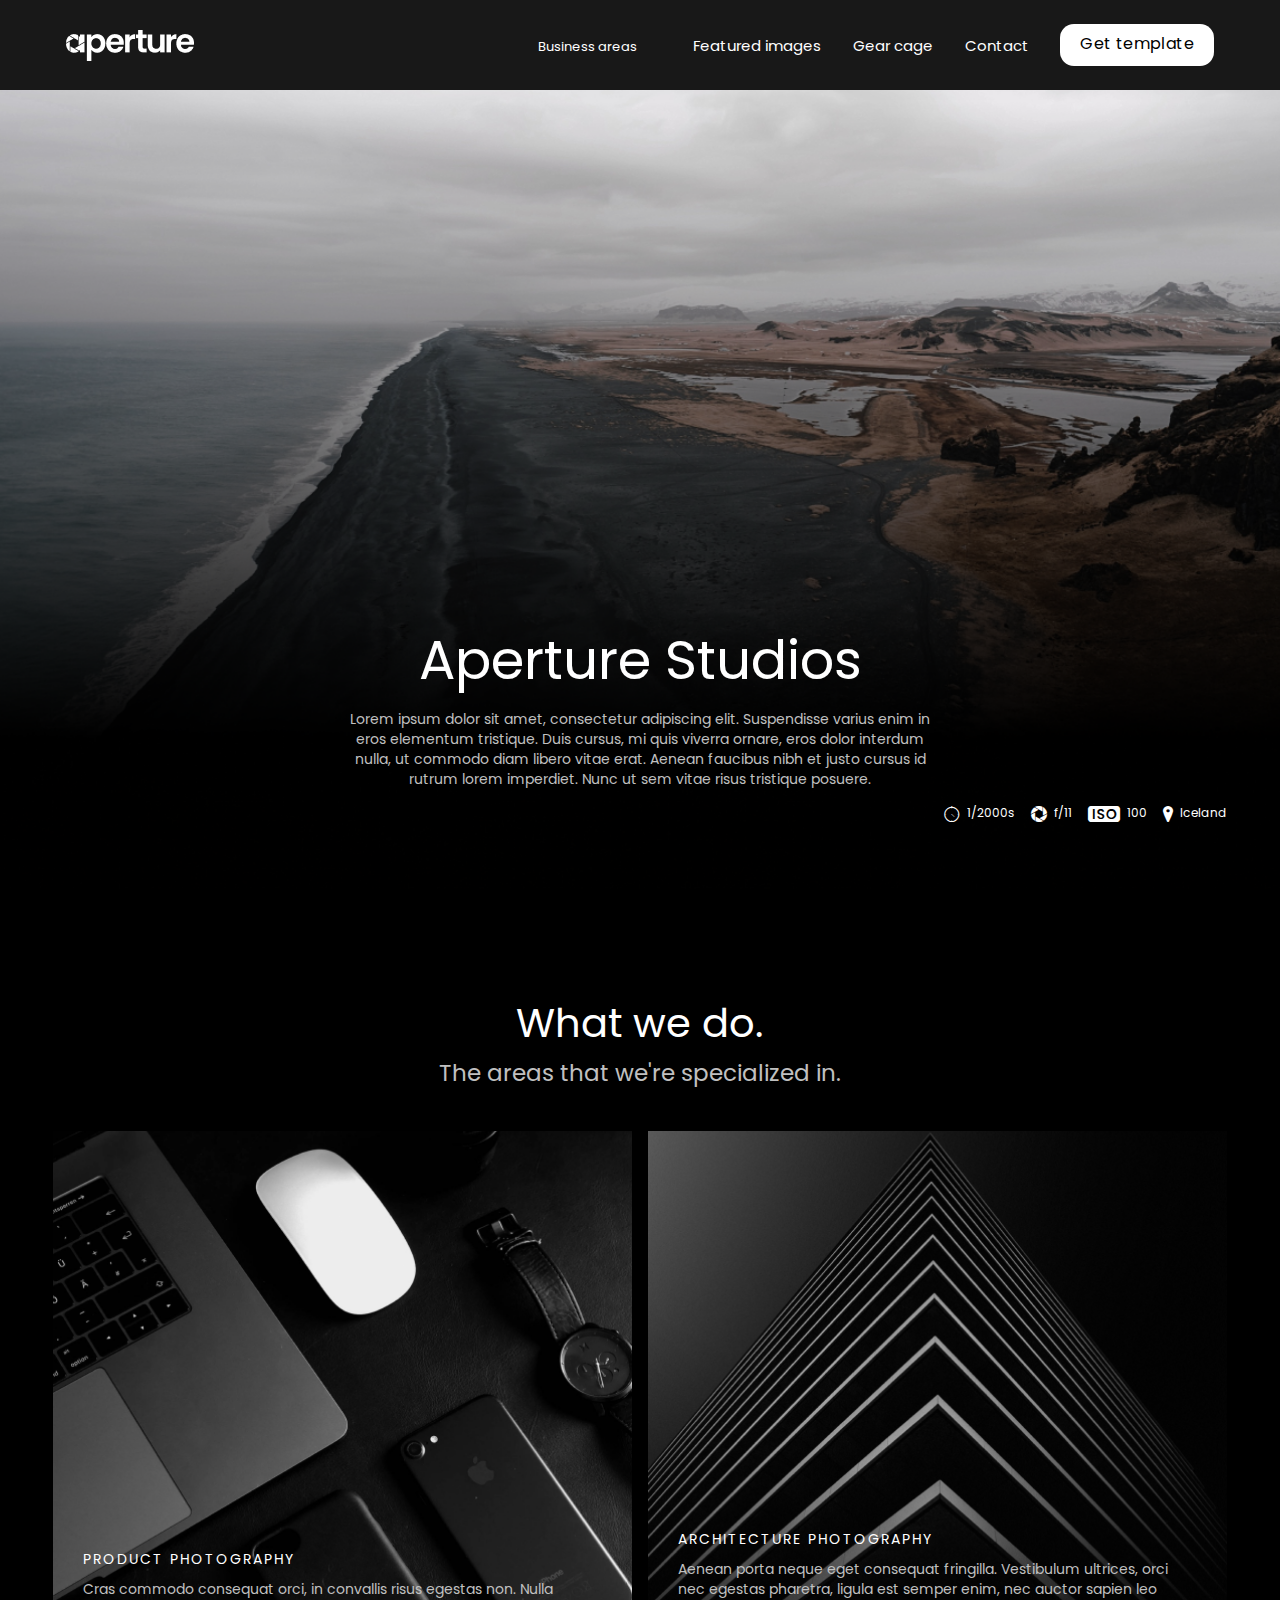
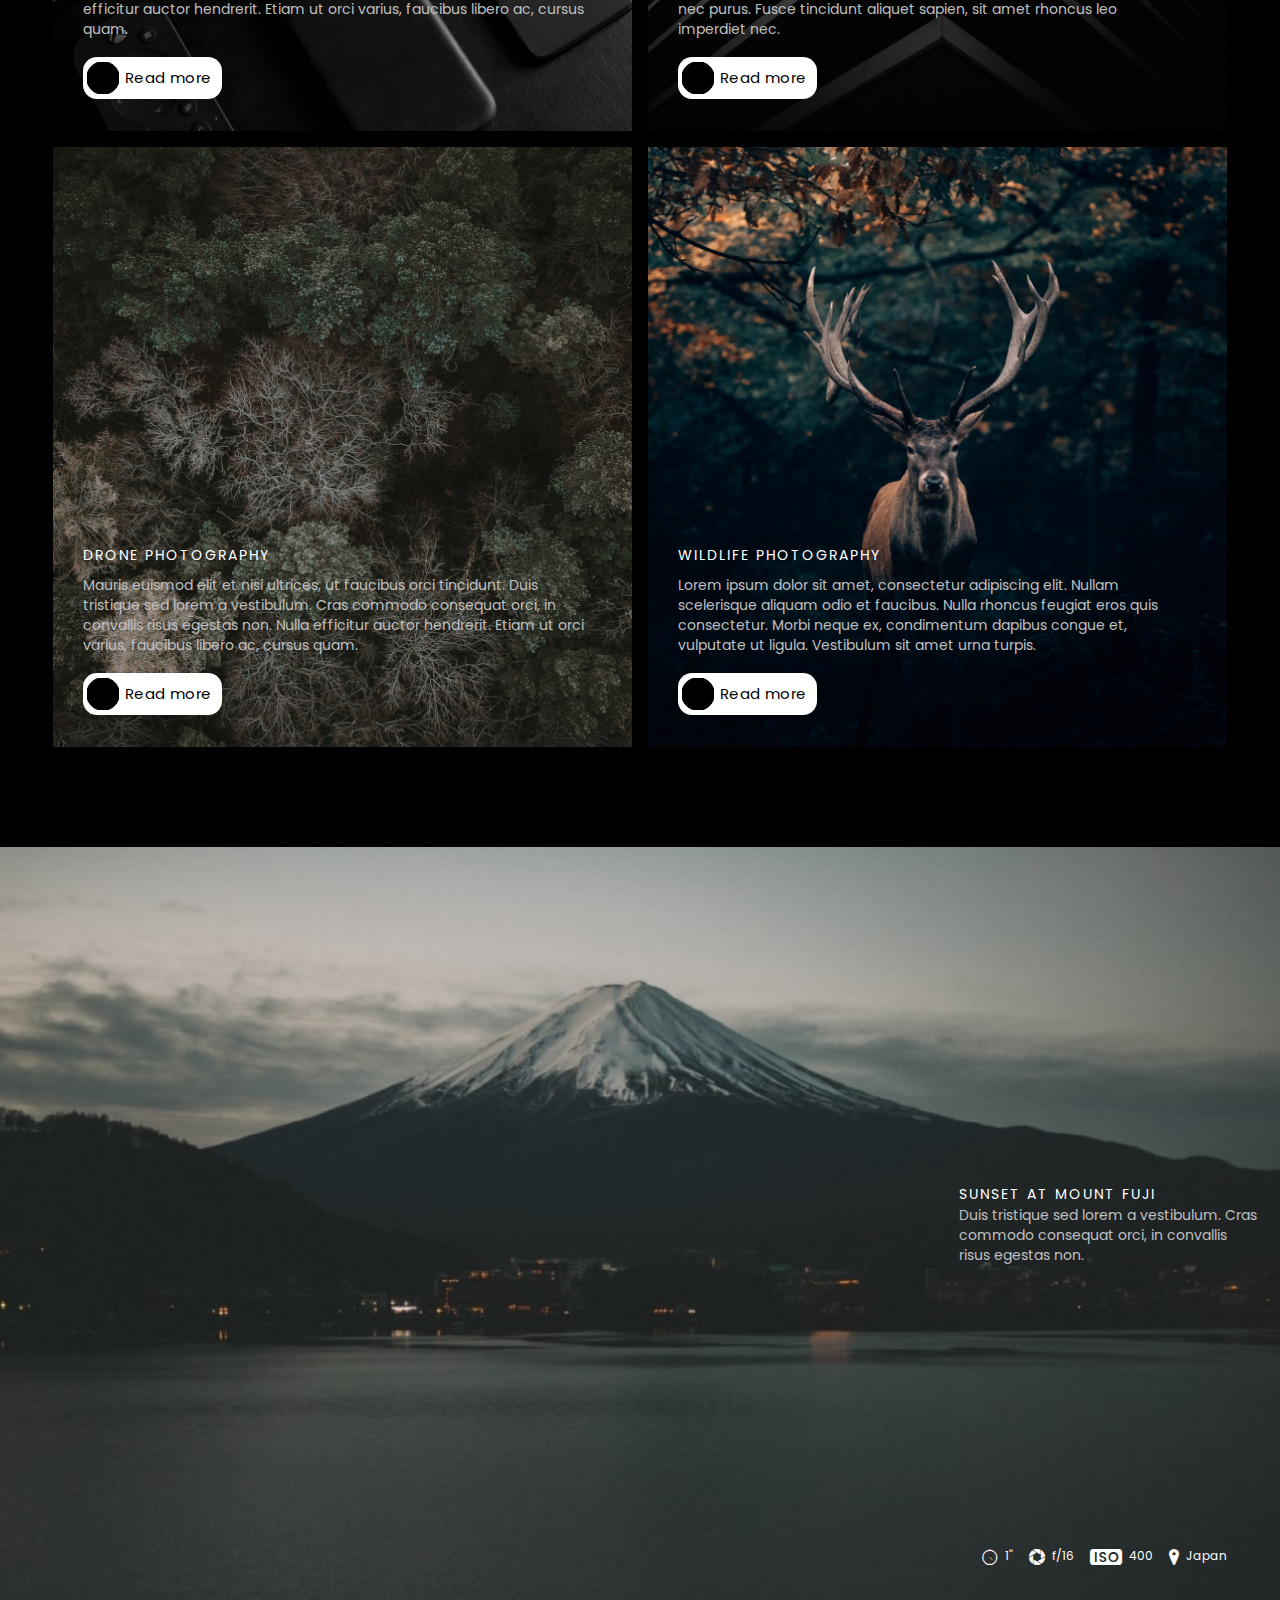
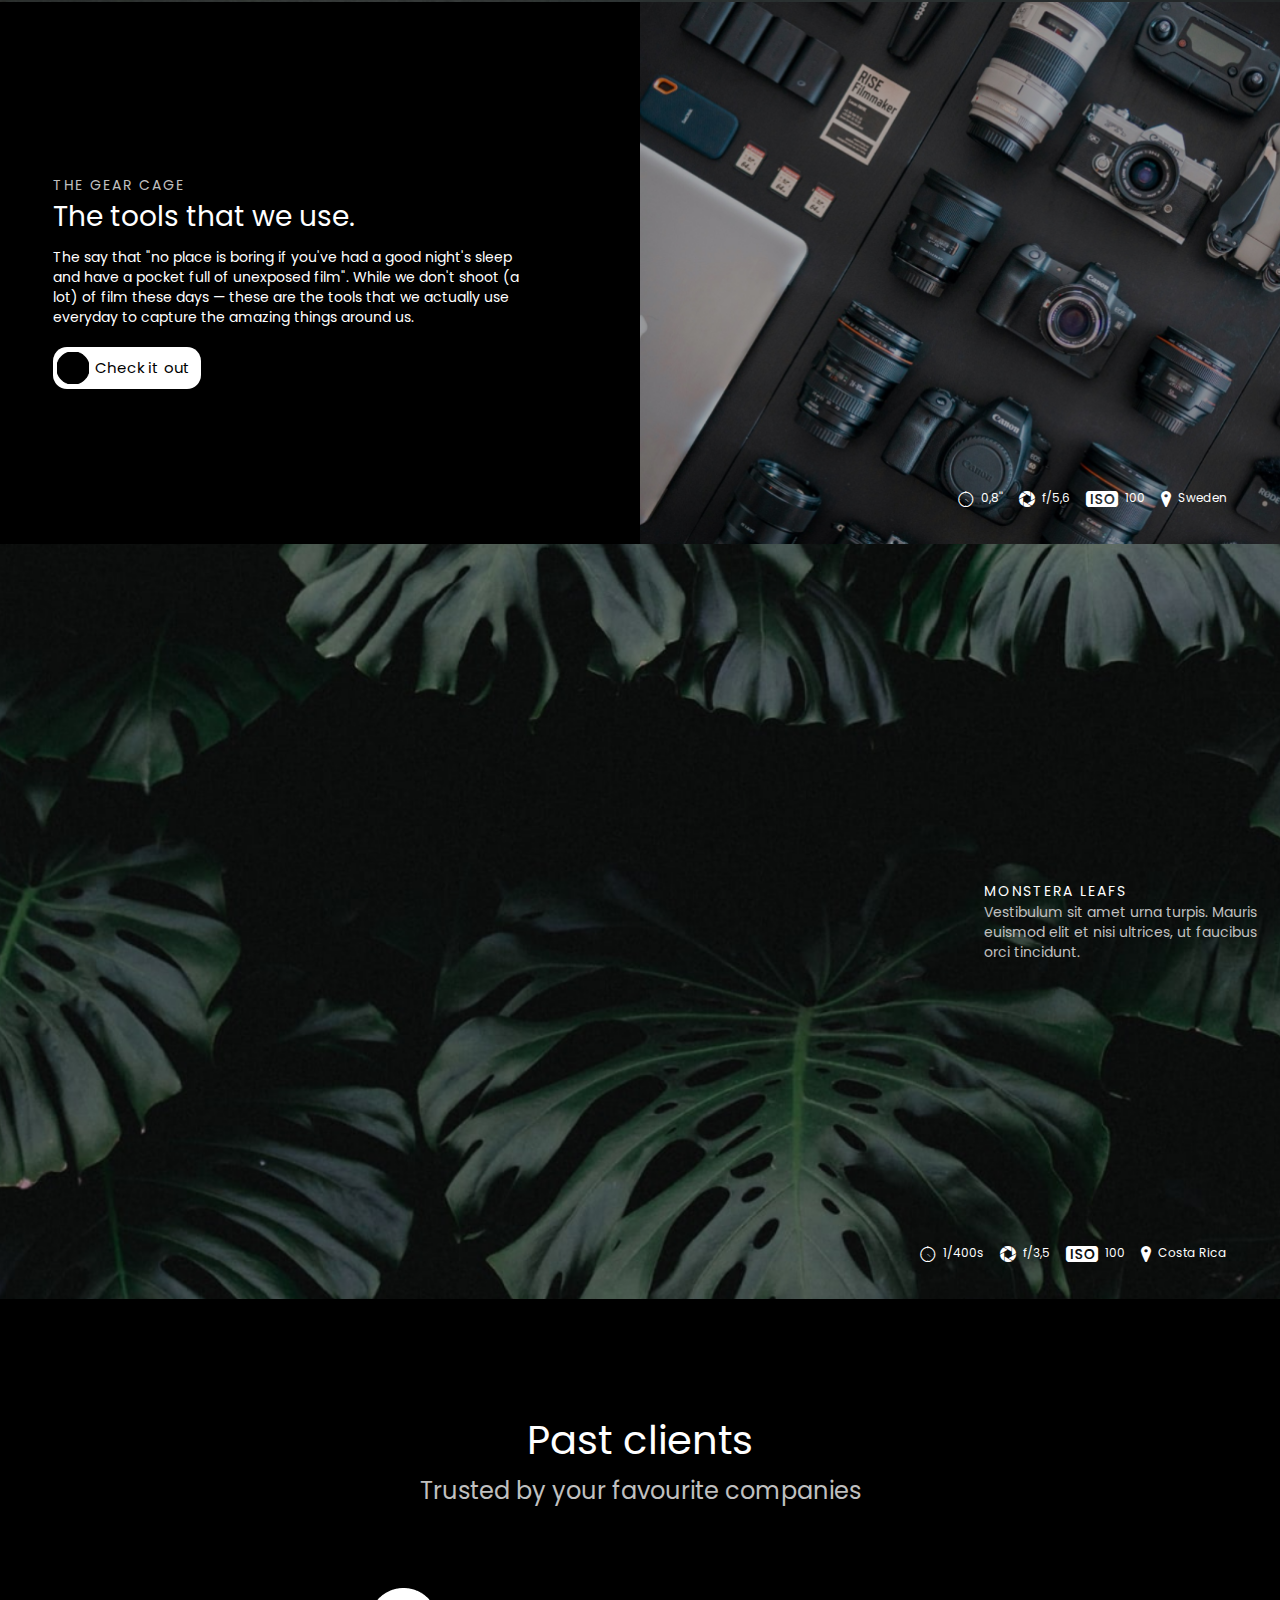
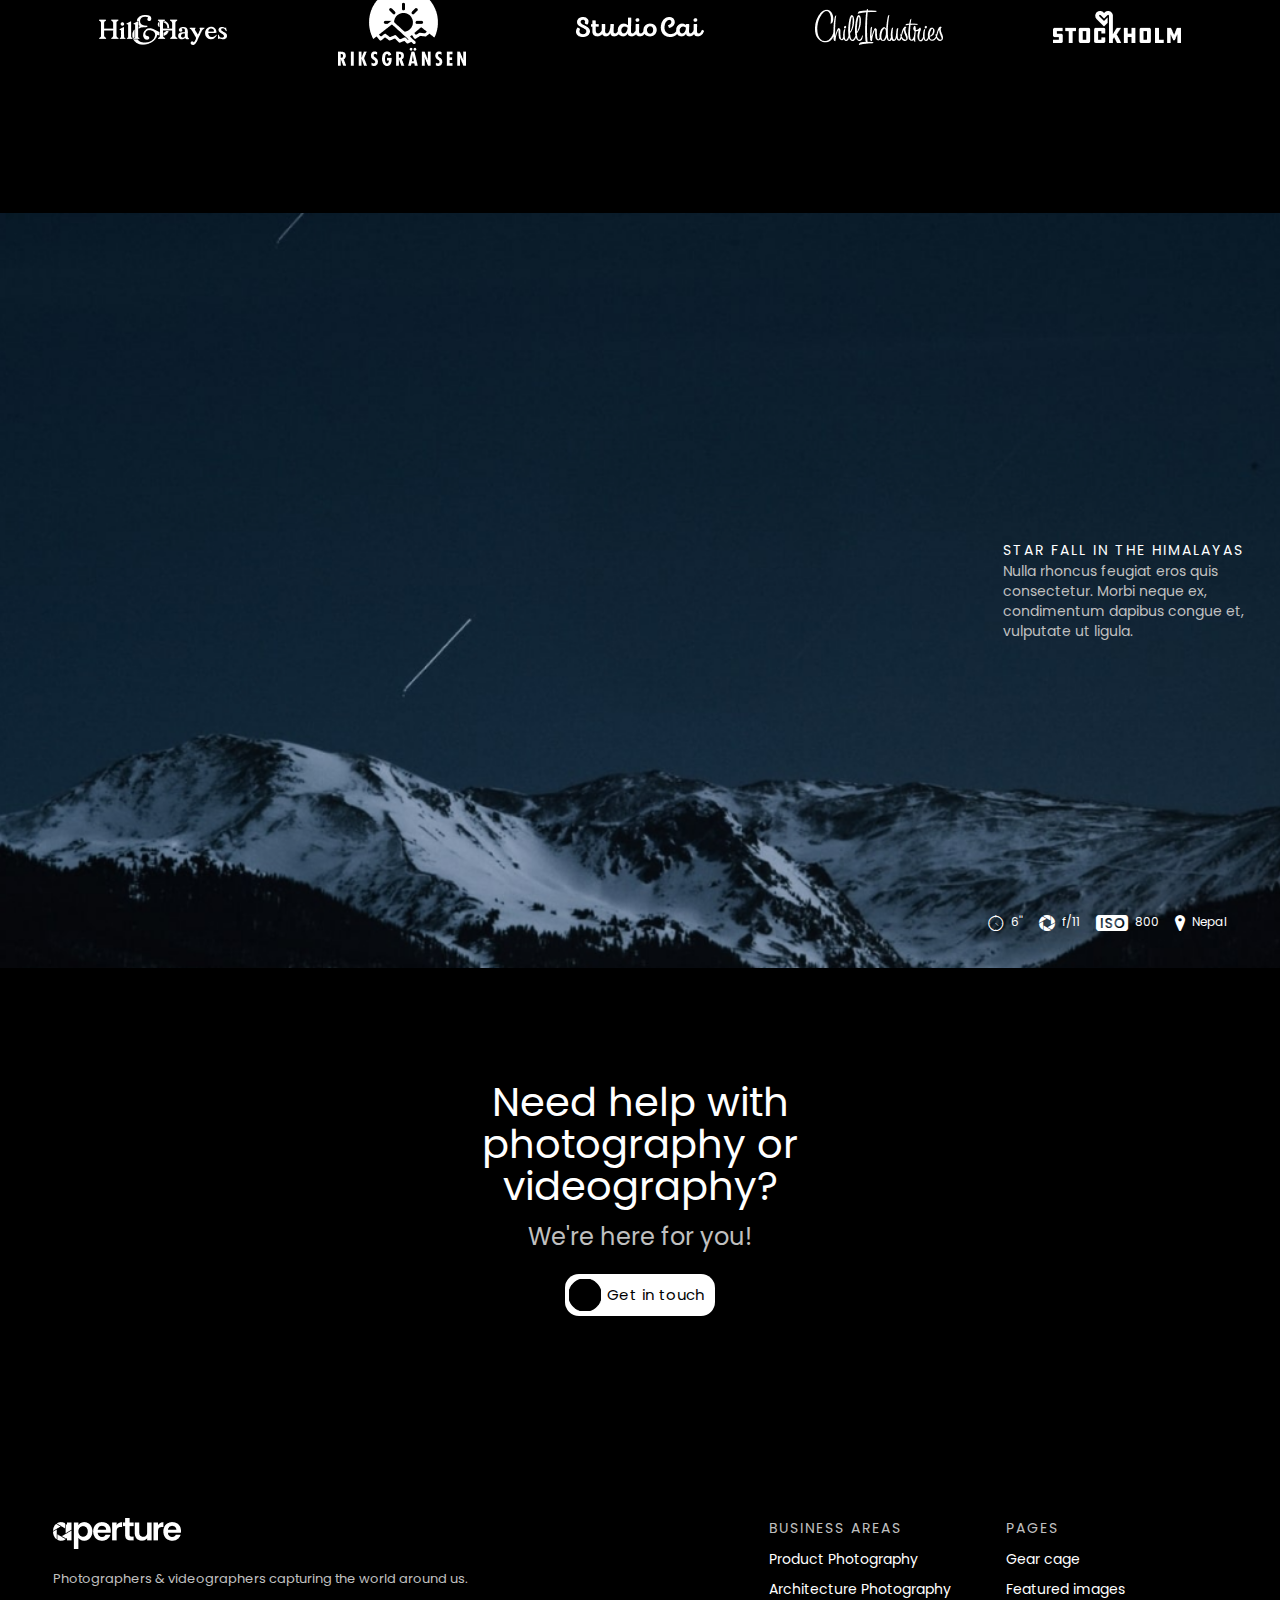
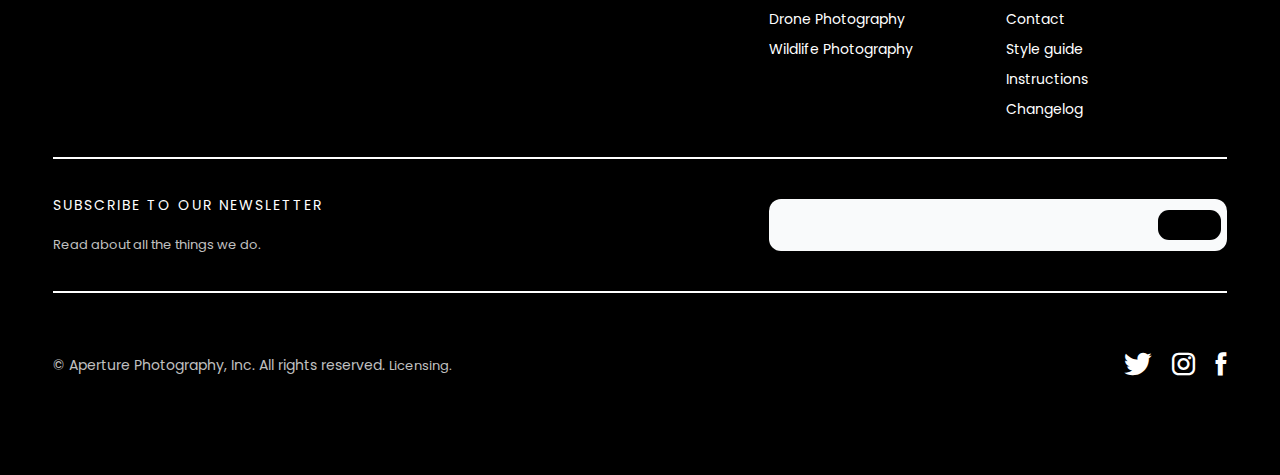
==== Aperture/index.html @ 090f71b9 "Aperture" ====
<!DOCTYPE html>
<html lang="en">
<head>
  <meta charset="UTF-8">
  <meta name="viewport" content="width=device-width, initial-scale=1.0, user-scalable=no ">
  <link rel="stylesheet" href="css/style.css">
  <link rel="stylesheet" href="css/iconsfont.css">
  <title>Aperture</title>
</head>
<body>
<div class="wrapper">
  <header class="header">
    <div class="header__container">
       <a href="#" class="header__logo logo"><img src="img/logotypes/header-logo.png" alt="logo"></a> 
       <div class="header__burger">
          <span></span>
          <span></span>
          <span></span>
       </div>
       <div class="header__body">
          <nav class="header__menu menu">
            <ul class="menu__list">
                <li><a href="#" class="menu__link">Business areas</a></li>
                <li><a href="#" class="menu__link">Featured images</a></li>
                <li><a href="#" class="menu__link">Gear cage</a></li>
                <li><a href="#" class="menu__link">Contact</a></li>
            </ul>
          </nav>
          <a href="#" class="header__button">Get template</a>
       </div>
    </div>
  </header>
  <main class="page">
    <section class="aperture-studios">
        <div class="aperture-studios__container _container">
          <div class="aperture-studios__body">
            <h1 class="aperture-studios__title">Aperture Studios</h1>
            <div class="aperture-studios__text">Lorem ipsum dolor sit amet, consectetur adipiscing elit. Suspendisse varius enim in eros elementum tristique. Duis cursus, mi quis viverra ornare, eros dolor interdum nulla, ut commodo diam libero vitae erat. Aenean faucibus nibh et justo cursus id rutrum lorem imperdiet. Nunc ut sem vitae risus tristique posuere.</div>
          </div>
          <div class="aperture-studios__information information">
            <div class="information__item information__time _icon-time">1/2000s</div>
            <div class="information__item information__camera _icon-camera">f/11</div>
            <div class="information__item information__iso _icon-iso">100</div>
            <div class="information__item information__location _icon-location">Iceland</div>
          </div>
        </div>
    </section>
    <section class="areas">
       <div class="areas__container _container">
         <h2 class="areas__title">What we do.</h2>
         <div class="areas__text">The areas that we're specialized in.</div>
         <div class="areas__items">
           <div class="areas__item area">
             <div class="area__bg ibg"><img src="img/what-we-do/img1.png" alt="laptop"></div>
             <div class="area__body">
               <div class="area__title">Product Photography</div>
               <div class="area__text">Cras commodo consequat orci, in convallis risus egestas non. Nulla efficitur auctor hendrerit. Etiam ut orci varius, faucibus libero ac, cursus quam.</div>
               <a href="#" class="area__button">Read more</a>
             </div>
           </div>
           <div class="areas__item area">
            <div class="area__bg ibg"><img src="img/what-we-do/img2.png" alt="rectangles"></div>
            <div class="area__body">
              <div class="area__title">Architecture Photography</div>
              <div class="area__text">Aenean porta neque eget consequat fringilla. Vestibulum ultrices, orci nec egestas pharetra, ligula est semper enim, nec auctor sapien leo nec purus. Fusce tincidunt aliquet sapien, sit amet rhoncus leo imperdiet nec.</div>
              <a href="#" class="area__button">Read more</a>
            </div>
          </div> 
          <div class="areas__item area">
            <div class="area__bg ibg"><img src="img/what-we-do/img3.png" alt="forest"></div>
            <div class="area__body">
              <div class="area__title">Drone Photography</div>
              <div class="area__text">Mauris euismod elit et nisi ultrices, ut faucibus orci tincidunt. Duis tristique sed lorem a vestibulum. Cras commodo consequat orci, in convallis risus egestas non. Nulla efficitur auctor hendrerit. Etiam ut orci varius, faucibus libero ac, cursus quam.</div>
              <a href="#" class="area__button">Read more</a>
            </div>
          </div> 
          <div class="areas__item area">
            <div class="area__bg ibg"><img src="img/what-we-do/img4.png" alt="olen"></div>
            <div class="area__body">
              <div class="area__title">Wildlife Photography</div>
              <div class="area__text">Lorem ipsum dolor sit amet, consectetur adipiscing elit. Nullam scelerisque aliquam odio et faucibus. Nulla rhoncus feugiat eros quis consectetur. Morbi neque ex, condimentum dapibus congue et, vulputate ut ligula. Vestibulum sit amet urna turpis.</div>
              <a href="#" class="area__button">Read more</a>
            </div>
          </div>             
         </div>
       </div>
    </section>
    <section class="additonal-information">
      <div class="additonal-information__bg ibg"><img src="img/big/mountain.png" alt="mountain"></div>
      <div class="additonal-information__container _container">
         <div class="additonal-information__body _infbody1">
           <h4 class="additonal-information__title">Sunset at Mount Fuji</h4>
           <div class="additonal-information__text">Duis tristique sed lorem a vestibulum. Cras commodo consequat orci, in convallis risus egestas non.</div>
         </div>
         <div class="additonal-information__information information">
          <div class="information__item information__time _icon-time">1''</div>
          <div class="information__item information__camera _icon-camera">f/16</div>
          <div class="information__item information__iso _icon-iso">400</div>
          <div class="information__item information__location _icon-location">Japan</div>
         </div>
      </div>
    </section>
    <section class="tools">
      <div class="tools__container _container">
        <div class="tools__content">
          <div class="tools__content-body">
            <div class="tools__description">The Gear cage</div>
            <div class="tools__title">The tools that we use.</div>
            <div class="tools__text">The say that "no place is boring if you've had a good night's sleep and have a pocket full of unexposed film". While we don't shoot (a lot) of film these days — these are the tools that we actually use everyday to capture the amazing things around us.</div>
            <a href="#" class="tools__button">Check it out</a>
          </div>
        </div>
        <div class="tools__img">
          <div class="tools__img-bg ibg"><img src="img/other/img1.png" alt="photo"></div>
          <div class="tools__information information">
            <div class="information__item information__time _icon-time">0,8''</div>
            <div class="information__item information__camera _icon-camera">f/5,6</div>
            <div class="information__item information__iso _icon-iso">100</div>
            <div class="information__item information__location _icon-location">Sweden</div>
          </div>
        </div>
      </div> 
    </section>
    <section class="additonal-information">
      <div class="additonal-information__bg ibg"><img src="img/big/leafs.png" alt="mountain"></div>
      <div class="additonal-information__container _container">
         <div class="additonal-information__body _infbody2">
           <h4 class="additonal-information__title">Monstera Leafs</h4>
           <div class="additonal-information__text">Vestibulum sit amet urna turpis. Mauris euismod elit et nisi ultrices, ut faucibus orci tincidunt.</div>
         </div>
         <div class="additonal-information__information information">
          <div class="information__item information__time _icon-time">1/400s</div>
          <div class="information__item information__camera _icon-camera">f/3,5</div>
          <div class="information__item information__iso _icon-iso">100</div>
          <div class="information__item information__location _icon-location">Costa Rica</div>
         </div>
      </div>
    </section>
    <section class="past-clients">
      <div class="past-clients__container _container">
        <h2 class="past-clients__title">Past clients</h2>
        <div class="past-clients__text">Trusted by your favourite companies</div>
        <div class="past-clients__logotypes logotypes">
          <a href="#" class="logotypes__item"><img src="img/logotypes/logo1.png" alt="logo"></a>
          <a href="#" class="logotypes__item"><img src="img/logotypes/logo2.png" alt="logo"></a>
          <a href="#" class="logotypes__item"><img src="img/logotypes/logo3.png" alt="logo"></a>
          <a href="#" class="logotypes__item"><img src="img/logotypes/logo4.png" alt="logo"></a>
          <a href="#" class="logotypes__item"><img src="img/logotypes/logo5.png" alt="logo"></a>
        </div>
      </div>
    </section>
    <section class="additonal-information">
      <div class="additonal-information__bg ibg"><img src="img/big/long-mountains.png" alt="mountain"></div>
      <div class="additonal-information__container _container">
         <div class="additonal-information__body _infbody3">
           <h4 class="additonal-information__title">Star fall in the Himalayas</h4>
           <div class="additonal-information__text">Nulla rhoncus feugiat eros quis consectetur. Morbi neque ex, condimentum dapibus congue et, vulputate ut ligula.</div>
         </div>
         <div class="additonal-information__information information">
          <div class="information__item information__time _icon-time">6''</div>
          <div class="information__item information__camera _icon-camera">f/11</div>
          <div class="information__item information__iso _icon-iso">800</div>
          <div class="information__item information__location _icon-location">Nepal</div>
         </div>
      </div>
    </section>
    <section class="help">
      <div class="help__container _container">
        <h2 class="help__title">Need help with photography or videography?</h2>
        <div class="help__text">We're here for you!</div>
        <div class="help__button">Get in touch</div>
      </div>
    </section>
  </main>
  <footer class="footer">
    <div class="footer__container _container">
      <div class="footer__main footer-main">
         <div class="footer-main__info">
           <a href="#" class="footer-main__logo logo"><img src="img/logotypes/header-logo.png" alt="logo"></a> 
           <div class="footer-main__text">Photographers & videographers capturing the world around us.</div>
         </div>
         <div class="footer-main__items">
           <div class="footer-main__item footer-item">
             <div class="footer-item__title">Business areas</div>
             <ul class="footer-item__links">
               <li><a href="#" class="footer-item__link">Product Photography</a></li>
               <li><a href="#" class="footer-item__link">Architecture Photography</a></li>
               <li><a href="#" class="footer-item__link">Drone Photography</a></li>
               <li><a href="#" class="footer-item__link">Wildlife Photography</a></li>
             </ul>
           </div>
           <div class="footer-main__item footer-item">
            <div class="footer-item__title">Pages</div>
            <ul class="footer-item__links">
              <li><a href="#" class="footer-item__link">Gear cage</a></li>
              <li><a href="#" class="footer-item__link">Featured images</a></li>
              <li><a href="#" class="footer-item__link">Contact</a></li>
              <li><a href="#" class="footer-item__link">Style guide</a></li>
              <li><a href="#" class="footer-item__link">Instructions</a></li>
              <li><a href="#" class="footer-item__link">Changelog</a></li>
            </ul>
          </div>
         </div>
      </div>
      <div class="footer__subscribe footer-subscribe">
         <div class="footer-subscribe__info">
          <div class="footer-subscribe__title">Subscribe to our newsletter</div>
          <div class="footer-subscribe__text">Read about all the things we do.</div>
         </div>
         <div class="footer-subscribe__input">
            <input type="text">
            <a href="#"></a>
         </div>
      </div>
      <div class="footer__info">
        <div class="footer__copy">© Aperture Photography, Inc. All rights reserved.<span>Licensing.</span></div>
        <div class="footer__socials socials">
          <a href="#" class="socials__item _icon-twitter"></a>
          <a href="#" class="socials__item _icon-instagram"></a>
          <a href="#" class="socials__item _icon-facebook"></a>
        </div>
      </div>
    </div>
  </footer>
</div>
<script src="js/script.js"></script>
</body>
</html>
---- Aperture/css/style.css ----
@import url("https://fonts.googleapis.com/css2?family=Poppins&display=swap");
/*---------ibg---------*/
.ibg {
  background-position: center;
  background-repeat: no-repeat;
  background-size: cover;
  display: block;
}
.ibg img {
  display: none;
}

/*---------ibg---------*/
/*---null---*/
* {
  padding: 0;
  margin: 0;
  -webkit-box-sizing: border-box;
          box-sizing: border-box;
  list-style-type: none;
  text-decoration: none;
}

html, body {
  width: 100%;
  min-height: 100%;
}

/*---null---*/
.aperture-studios, .help__button::before, .tools__content .tools__button::before, .areas__items .area__button::before {
  background-position: center;
  background-repeat: no-repeat;
  background-size: cover;
}

.help__title, .past-clients__title, .areas__title {
  font-weight: 400;
  font-size: 40px;
  line-height: 105%;
  color: #FFFFFF;
  text-align: center;
}
@media (max-width: 747px) {
  .help__title, .past-clients__title, .areas__title {
    font-size: 39px;
  }
}
@media (max-width: 555px) {
  .help__title, .past-clients__title, .areas__title {
    font-size: 38px;
  }
}

.areas__text {
  font-weight: 400;
  font-size: 23px;
  line-height: 130%;
  color: #C0C0C0;
  text-align: center;
}
@media (max-width: 747px) {
  .areas__text {
    font-size: 22px;
  }
}

.footer__info .footer__copy, .tools__content .tools__text, .additonal-information__text, .areas__items .area__text, .aperture-studios__text {
  font-weight: 400;
  font-size: 14px;
  line-height: 143%;
  color: #C0C0C0;
}
@media (max-width: 747px) {
  .footer__info .footer__copy, .tools__content .tools__text, .additonal-information__text, .areas__items .area__text, .aperture-studios__text {
    font-size: 13px;
  }
}
@media (max-width: 555px) {
  .footer__info .footer__copy, .tools__content .tools__text, .additonal-information__text, .areas__items .area__text, .aperture-studios__text {
    font-size: 12px;
  }
}

.footer .footer-subscribe__info .footer-subscribe__title, .footer .footer-main__items .footer-item__title, .tools__content .tools__description, .additonal-information__title, .areas__items .area__title, .aperture-studios__description {
  font-weight: 400;
  font-size: 14px;
  line-height: 143%;
  letter-spacing: 2px;
  text-transform: uppercase;
  color: #C0C0C0;
}
@media (max-width: 747px) {
  .footer .footer-subscribe__info .footer-subscribe__title, .footer .footer-main__items .footer-item__title, .tools__content .tools__description, .additonal-information__title, .areas__items .area__title, .aperture-studios__description {
    font-size: 13px;
  }
}
@media (max-width: 555px) {
  .footer .footer-subscribe__info .footer-subscribe__title, .footer .footer-main__items .footer-item__title, .tools__content .tools__description, .additonal-information__title, .areas__items .area__title, .aperture-studios__description {
    font-size: 12px;
  }
}

.help__text, .past-clients__text {
  font-weight: 400;
  font-size: 24px;
  line-height: 125%;
  color: #C0C0C0;
}
@media (max-width: 747px) {
  .help__text, .past-clients__text {
    font-size: 22px;
  }
}
@media (max-width: 555px) {
  .help__text, .past-clients__text {
    font-size: 20px;
  }
}

.footer__info .footer__copy span, .footer .footer-subscribe__info .footer-subscribe__text, .footer .footer-main__info .footer-main__text {
  font-weight: 400;
  font-size: 13px;
  line-height: 154%;
  color: #C0C0C0;
}
@media (max-width: 747px) {
  .footer__info .footer__copy span, .footer .footer-subscribe__info .footer-subscribe__text, .footer .footer-main__info .footer-main__text {
    font-size: 12px;
  }
}

.help__button, .tools__content .tools__button, .areas__items .area__button {
  font-weight: 400;
  font-size: 15px;
  line-height: 133%;
  letter-spacing: 0.4px;
  color: #000000;
  display: -webkit-inline-box;
  display: -ms-inline-flexbox;
  display: inline-flex;
  -webkit-box-align: center;
      -ms-flex-align: center;
          align-items: center;
  text-align: center;
  -webkit-box-pack: center;
      -ms-flex-pack: center;
          justify-content: center;
  background: #FFFFFF;
  border-radius: 14px;
  padding: 5px 10px 5px 4px;
}
@media (max-width: 747px) {
  .help__button, .tools__content .tools__button, .areas__items .area__button {
    font-size: 14px;
  }
}
@media (max-width: 555px) {
  .help__button, .tools__content .tools__button, .areas__items .area__button {
    font-size: 13px;
  }
}
.help__button::before, .tools__content .tools__button::before, .areas__items .area__button::before {
  content: "";
  display: block;
  background-image: url("../img/icons/big-point.png");
  margin-right: 6px;
  width: 32px;
  height: 32px;
  -webkit-box-flex: 0;
      -ms-flex: 0 0 32px;
          flex: 0 0 32px;
}
@media (max-width: 747px) {
  .help__button::before, .tools__content .tools__button::before, .areas__items .area__button::before {
    width: 30px;
    height: 30px;
    -webkit-box-flex: 0;
        -ms-flex: 0 0 30px;
            flex: 0 0 30px;
  }
}
@media (max-width: 555px) {
  .help__button::before, .tools__content .tools__button::before, .areas__items .area__button::before {
    width: 28px;
    height: 28px;
    -webkit-box-flex: 0;
        -ms-flex: 0 0 28px;
            flex: 0 0 28px;
  }
}

/*----------------ui----------------*/
.logo {
  display: inline-block;
  width: 128px;
  -webkit-box-flex: 0;
      -ms-flex: 0 0 128px;
          flex: 0 0 128px;
  height: 31px;
}
@media (max-width: 747px) {
  .logo {
    width: 122px;
    -webkit-box-flex: 0;
        -ms-flex: 0 0 122px;
            flex: 0 0 122px;
    height: 28px;
  }
}
@media (max-width: 555px) {
  .logo {
    width: 118px;
    -webkit-box-flex: 0;
        -ms-flex: 0 0 118px;
            flex: 0 0 118px;
    height: 28px;
  }
}
.logo img {
  display: inline-block;
  width: 100%;
  height: 100%;
}

.information {
  display: -webkit-box;
  display: -ms-flexbox;
  display: flex;
  -webkit-box-align: center;
      -ms-flex-align: center;
          align-items: center;
  -webkit-box-pack: right;
      -ms-flex-pack: right;
          justify-content: right;
  margin-right: -93px;
  -ms-flex-wrap: wrap;
      flex-wrap: wrap;
}
@media (max-width: 1400px) {
  .information {
    margin-right: -43px;
  }
}
@media (max-width: 1320px) {
  .information {
    margin-right: 0px;
  }
}
@media (max-width: 555px) {
  .information {
    -webkit-box-pack: center;
        -ms-flex-pack: center;
            justify-content: center;
  }
}
.information__item {
  font-weight: 400;
  font-size: 12px;
  line-height: 100%;
  color: #FFFFFF;
}
@media (max-width: 555px) {
  .information__item {
    font-size: 11px;
  }
}
.information__item:not(:last-child) {
  margin-right: 16px;
}
.information__item::before {
  font-size: 16px;
  margin-right: 7px;
  position: relative;
  top: 4px;
}
@media (max-width: 555px) {
  .information__item::before {
    font-size: 15px;
  }
}

/*----------------ui----------------*/
body {
  font-family: "Poppins";
  background-color: #000000;
  color: white;
}

.wrapper {
  width: 100%;
  min-height: 100%;
  height: 100%;
  overflow: hidden;
  display: -webkit-box;
  display: -ms-flexbox;
  display: flex;
  -webkit-box-orient: vertical;
  -webkit-box-direction: normal;
      -ms-flex-direction: column;
          flex-direction: column;
  background-color: #000000;
}

.page {
  -webkit-box-flex: 1;
      -ms-flex: 1 1 auto;
          flex: 1 1 auto;
}

._container {
  max-width: 1204px;
  padding: 0 15px;
  margin: 0 auto;
  width: 100%;
}

.body-lock {
  overflow: hidden;
}

/*----------------header----------------*/
.header {
  padding: 24px 0px;
  background: #181818;
}
@media (max-width: 555px) {
  .header {
    padding: 20px 0px;
  }
}
.header__container {
  display: -webkit-box;
  display: -ms-flexbox;
  display: flex;
  -webkit-box-pack: justify;
      -ms-flex-pack: justify;
          justify-content: space-between;
  -webkit-box-align: center;
      -ms-flex-align: center;
          align-items: center;
  max-width: 1178px;
  padding: 0 15px;
  margin: 0 auto;
}
.header__logo {
  margin-right: 15px;
}
.header__burger {
  display: none;
  position: relative;
  z-index: 2;
  bottom: 12px;
  width: 25px;
  -webkit-box-flex: 0;
      -ms-flex: 0 0 25px;
          flex: 0 0 25px;
}
@media (max-width: 908px) {
  .header__burger {
    display: block;
  }
}
.header__burger span {
  -webkit-transition-duration: 0.3s;
          transition-duration: 0.3s;
  position: absolute;
  left: 0;
  background-color: #FFFFFF;
  display: block;
  width: 100%;
  height: 1px;
}
.header__burger span:nth-child(1) {
  top: 6px;
}
.header__burger span:nth-child(2) {
  top: 12px;
}
.header__burger span:nth-child(3) {
  top: 18px;
}
.header__burger.active span {
  -webkit-transition-duration: 0.3s;
          transition-duration: 0.3s;
}
.header__burger.active span:nth-child(1) {
  top: 12px;
  -webkit-transform: rotate(45deg);
          transform: rotate(45deg);
}
.header__burger.active span:nth-child(2) {
  -webkit-transform: scale(0);
          transform: scale(0);
}
.header__burger.active span:nth-child(3) {
  top: 12px;
  -webkit-transform: rotate(-45deg);
          transform: rotate(-45deg);
}
.header__body {
  display: -webkit-box;
  display: -ms-flexbox;
  display: flex;
  -webkit-box-align: center;
      -ms-flex-align: center;
          align-items: center;
}
@media (max-width: 908px) {
  .header__body {
    -webkit-transition-duration: 0.3s;
            transition-duration: 0.3s;
    position: fixed;
    width: 100%;
    height: 100%;
    top: -100%;
    left: 0;
    background-color: #0f0f0f;
    z-index: 1;
    overflow-y: auto;
    -webkit-box-orient: vertical;
    -webkit-box-direction: normal;
        -ms-flex-direction: column;
            flex-direction: column;
    padding: 70px 15px 20px 15px;
  }
}
.header__body.active {
  -webkit-transition-duration: 0.3s;
          transition-duration: 0.3s;
  top: 0;
}
.header__body .menu {
  margin-right: 31px;
}
@media (max-width: 908px) {
  .header__body .menu {
    margin-right: 0px;
    margin-bottom: 30px;
  }
}
.header__body .menu__list {
  display: -webkit-box;
  display: -ms-flexbox;
  display: flex;
  -webkit-box-align: center;
      -ms-flex-align: center;
          align-items: center;
}
@media (max-width: 908px) {
  .header__body .menu__list {
    -webkit-box-orient: vertical;
    -webkit-box-direction: normal;
        -ms-flex-direction: column;
            flex-direction: column;
  }
}
.header__body .menu__list .menu__link {
  color: #FFFFFF;
  font-weight: 400;
  font-size: 15px;
  line-height: 133%;
  color: #FFFFFF;
}
@media (max-width: 908px) {
  .header__body .menu__list .menu__link {
    font-size: 28px;
  }
}
.header__body .menu__list li:not(:last-child) {
  margin-right: 32px;
}
@media (max-width: 1032px) {
  .header__body .menu__list li:not(:last-child) {
    margin-right: 27px;
  }
}
@media (max-width: 908px) {
  .header__body .menu__list li:not(:last-child) {
    margin-right: 0px;
    margin-bottom: 25px;
  }
}
.header__body .menu__list li:first-child {
  margin-right: 56px;
}
@media (max-width: 1032px) {
  .header__body .menu__list li:first-child {
    margin-right: 29px;
  }
}
@media (max-width: 908px) {
  .header__body .menu__list li:first-child {
    margin-right: 0px;
    margin-bottom: 35px;
  }
}
.header__body .menu__list li:first-child .menu__link {
  font-size: 13px;
  line-height: 154%;
}
@media (max-width: 908px) {
  .header__body .menu__list li:first-child .menu__link {
    font-size: 24px;
  }
}
.header__body .header__button {
  font-weight: 400;
  font-size: 16px;
  line-height: 125%;
  letter-spacing: 0.4px;
  color: #000000;
  background: #FFFFFF;
  border-radius: 14px;
  padding: 10px 20px 12px 20px;
}
@media (max-width: 1032px) {
  .header__body .header__button {
    padding: 10px 14px 12px 13px;
  }
}
@media (max-width: 908px) {
  .header__body .header__button {
    font-size: 20px;
  }
}
.header *:not(.header__container):last-child {
  margin-right: 0px;
}

/*----------------header----------------*/
/*-----------------aperture-studios----------------*/
.aperture-studios {
  width: 100%;
  min-height: 88.75vh;
  height: 100%;
  background-image: url("../img/big/main.png");
  padding: 40px 0px 70px 0px;
  display: -webkit-box;
  display: -ms-flexbox;
  display: flex;
  -webkit-box-orient: vertical;
  -webkit-box-direction: normal;
      -ms-flex-direction: column;
          flex-direction: column;
  -webkit-box-pack: end;
      -ms-flex-pack: end;
          justify-content: end;
}
@media (max-width: 1132px) {
  .aperture-studios {
    padding: 35px 0px 60px 0px;
  }
}
.aperture-studios__body {
  max-width: 600px;
  margin: 0 auto;
  text-align: center;
  margin-bottom: 13px;
}
@media (max-width: 1132px) {
  .aperture-studios__body {
    margin-bottom: 20px;
  }
}
.aperture-studios__description {
  margin-bottom: 1px;
}
.aperture-studios__title {
  font-weight: 400;
  font-size: 54px;
  line-height: 110%;
  color: #FFFFFF;
  margin-bottom: 18px;
}
@media (max-width: 747px) {
  .aperture-studios__title {
    font-size: 53px;
  }
}
@media (max-width: 555px) {
  .aperture-studios__title {
    font-size: 52px;
    margin-bottom: 14px;
  }
}
.aperture-studios__body *:last-child {
  margin-bottom: 0px;
}
.aperture-studios__container *:last-child {
  margin-bottom: 0px;
}

/*----------------aperture-studios----------------*/
/*----------------areas----------------*/
.areas {
  padding: 113px 0px 100px 0px;
  background: #000000;
}
@media (max-width: 1072px) {
  .areas {
    padding: 103px 0px 90px 0px;
  }
}
.areas__title {
  margin-bottom: 15px;
}
@media (max-width: 555px) {
  .areas__title {
    margin-bottom: 10px;
  }
}
.areas__text {
  margin-bottom: 42px;
}
@media (max-width: 555px) {
  .areas__text {
    margin-bottom: 35px;
  }
}
.areas__items {
  display: -ms-grid;
  display: grid;
  -ms-grid-columns: 1fr 16px 1fr;
  grid-template-columns: 1fr 1fr;
  grid-auto-rows: minmax(600px, auto);
  grid-gap: 16px;
}
@media (max-width: 1072px) {
  .areas__items {
    grid-auto-rows: minmax(520px, auto);
  }
}
@media (max-width: 992px) {
  .areas__items {
    grid-auto-rows: minmax(460px, auto);
  }
}
@media (max-width: 787px) {
  .areas__items {
    -ms-grid-columns: 1fr;
    grid-template-columns: 1fr;
    grid-gap: 20px;
  }
}
@media (max-width: 555px) {
  .areas__items {
    grid-auto-rows: minmax(390px, auto);
  }
}
.areas__items .area {
  width: 100%;
  padding: 30px 45px 30px 30px;
  position: relative;
  display: -webkit-box;
  display: -ms-flexbox;
  display: flex;
  -webkit-box-orient: vertical;
  -webkit-box-direction: normal;
      -ms-flex-direction: column;
          flex-direction: column;
  -webkit-box-pack: end;
      -ms-flex-pack: end;
          justify-content: end;
}
@media (max-width: 992px) {
  .areas__items .area {
    padding: 25px 40px 25px 25px;
  }
}
@media (max-width: 555px) {
  .areas__items .area {
    padding: 15px;
  }
}
.areas__items .area__bg {
  position: absolute;
  top: 0;
  left: 0;
  width: 100%;
  height: 100%;
  z-index: 1;
}
.areas__items .area__body {
  position: relative;
  z-index: 2;
}
.areas__items .area__title {
  color: #FFFFFF;
  margin-bottom: 10px;
}
.areas__items .area__text {
  margin-bottom: 18px;
}
.areas__container *:last-child {
  margin-bottom: 0px;
}

/*----------------areas----------------*/
/*----------------additonal-information----------------*/
.additonal-information {
  position: relative;
  min-height: 75vh;
  width: 100%;
  padding: 40px 0px;
}
.additonal-information__container {
  position: relative;
  z-index: 2;
  height: 100%;
  min-height: 75vh;
  display: -webkit-box;
  display: -ms-flexbox;
  display: flex;
  -webkit-box-orient: vertical;
  -webkit-box-direction: normal;
      -ms-flex-direction: column;
          flex-direction: column;
  -webkit-box-pack: center;
      -ms-flex-pack: center;
          justify-content: center;
  -webkit-box-align: end;
      -ms-flex-align: end;
          align-items: flex-end;
}
@media (max-width: 555px) {
  .additonal-information__container {
    -webkit-box-align: center;
        -ms-flex-align: center;
            align-items: center;
  }
}
.additonal-information__bg {
  position: absolute;
  z-index: 1;
  width: 100%;
  height: 100%;
  top: 0;
  left: 0;
}
.additonal-information__body._infbody1 {
  max-width: 298px;
  margin: 60px -63px 60px 0px;
}
@media (max-width: 1320px) {
  .additonal-information__body._infbody1 {
    margin: 60px -30px 60px 0px;
  }
}
@media (max-width: 1245px) {
  .additonal-information__body._infbody1 {
    margin: 60px 0px;
  }
}
@media (max-width: 555px) {
  .additonal-information__body._infbody1 {
    text-align: center;
    margin: 50px 0px;
  }
}
.additonal-information__body._infbody2 {
  max-width: 273px;
  margin: 60px -49px 60px 0px;
}
@media (max-width: 1320px) {
  .additonal-information__body._infbody2 {
    margin: 60px -30px 60px 0px;
  }
}
@media (max-width: 1245px) {
  .additonal-information__body._infbody2 {
    margin: 60px 0px;
  }
}
@media (max-width: 555px) {
  .additonal-information__body._infbody2 {
    text-align: center;
    margin: 50px 0px;
  }
}
.additonal-information__body._infbody3 {
  max-width: 254px;
  margin: 60px -30px 60px 0px;
}
@media (max-width: 1320px) {
  .additonal-information__body._infbody3 {
    margin: 60px -30px 60px 0px;
  }
}
@media (max-width: 1245px) {
  .additonal-information__body._infbody3 {
    margin: 60px 0px;
  }
}
@media (max-width: 555px) {
  .additonal-information__body._infbody3 {
    text-align: center;
    margin: 50px 0px;
  }
}
.additonal-information__body *:last-child {
  margin-bottom: 0px;
}
.additonal-information__title {
  color: white;
  margin-bottom: 1px;
}
.additonal-information .additonal-information__information {
  position: absolute;
  bottom: 0;
}

/*----------------additonal-information----------------*/
/*----------------tools----------------*/
.tools {
  width: 100%;
  position: relative;
}
.tools__container {
  display: -webkit-box;
  display: -ms-flexbox;
  display: flex;
}
@media (max-width: 902px) {
  .tools__container {
    -webkit-box-orient: vertical;
    -webkit-box-direction: normal;
        -ms-flex-direction: column;
            flex-direction: column;
    max-width: 100%;
    padding: 0px;
    margin: auto;
  }
}
.tools__content {
  -webkit-box-flex: 1;
      -ms-flex: 1 1 50%;
          flex: 1 1 50%;
  padding: 173px 70px 153px 0px;
  position: relative;
  right: 36px;
}
@media (max-width: 1320px) {
  .tools__content {
    padding: 173px 106px 153px 0px;
    position: static;
  }
}
@media (max-width: 1245px) {
  .tools__content {
    padding: 150px 80px 130px 0px;
  }
}
@media (max-width: 992px) {
  .tools__content {
    padding: 140px 50px 120px 0px;
  }
}
@media (max-width: 902px) {
  .tools__content {
    padding: 0px;
    min-height: 72vh;
    max-width: 1204px;
    width: 100%;
    padding: 40px 15px 40px 15px;
    margin: 0 auto;
    display: -webkit-box;
    display: -ms-flexbox;
    display: flex;
    -webkit-box-orient: vertical;
    -webkit-box-direction: normal;
        -ms-flex-direction: column;
            flex-direction: column;
    -webkit-box-pack: center;
        -ms-flex-pack: center;
            justify-content: center;
  }
}
.tools__content .tools__description {
  margin-bottom: 6px;
}
@media (max-width: 747px) {
  .tools__content .tools__description {
    margin-bottom: 2px;
  }
}
.tools__content .tools__title {
  font-weight: 400;
  font-size: 28px;
  line-height: 114%;
  margin-bottom: 14px;
}
@media (max-width: 747px) {
  .tools__content .tools__title {
    font-size: 26px;
    margin-bottom: 8px;
  }
}
@media (max-width: 555px) {
  .tools__content .tools__title {
    font-size: 24px;
  }
}
.tools__content .tools__text {
  color: white;
  margin-bottom: 20px;
}
@media (max-width: 747px) {
  .tools__content .tools__text {
    margin-bottom: 18px;
  }
}
.tools__content *:last-child {
  margin-bottom: 0px;
}
.tools__img {
  -webkit-box-flex: 1;
      -ms-flex: 1 1 50%;
          flex: 1 1 50%;
  display: -webkit-box;
  display: -ms-flexbox;
  display: flex;
  -webkit-box-orient: vertical;
  -webkit-box-direction: normal;
      -ms-flex-direction: column;
          flex-direction: column;
  -webkit-box-pack: end;
      -ms-flex-pack: end;
          justify-content: flex-end;
  padding: 0px 0px 40px 20px;
}
@media (max-width: 902px) {
  .tools__img {
    position: relative;
    min-height: 72vh;
    max-width: 1204px;
    width: 100%;
    padding: 40px 15px 40px 15px;
    margin: 0 auto;
  }
}
.tools__img-bg {
  position: absolute;
  z-index: 1;
  width: 50%;
  height: 100%;
  top: 0;
  right: 0;
}
@media (max-width: 902px) {
  .tools__img-bg {
    width: 100%;
  }
}
.tools__information {
  position: relative;
  z-index: 5;
}
.tools__container *:last-child {
  margin-bottom: 0px;
}

/*----------------tools----------------*/
/*----------------past-clients----------------*/
.past-clients {
  width: 100%;
  padding: 120px 0px 140px 0px;
}
@media (max-width: 902px) {
  .past-clients {
    padding: 100px 0px 80px 0px;
  }
}
.past-clients__container {
  text-align: center;
}
.past-clients__title {
  margin-bottom: 15px;
}
@media (max-width: 747px) {
  .past-clients__title {
    margin-bottom: 10px;
  }
}
.past-clients__text {
  margin-bottom: 82px;
}
@media (max-width: 555px) {
  .past-clients__text {
    margin-bottom: 60px;
  }
}
.past-clients .logotypes {
  width: 100%;
  display: -webkit-box;
  display: -ms-flexbox;
  display: flex;
  -webkit-box-pack: justify;
      -ms-flex-pack: justify;
          justify-content: space-between;
  -webkit-box-align: center;
      -ms-flex-align: center;
          align-items: center;
  padding: 0 46px;
  -ms-flex-wrap: wrap;
      flex-wrap: wrap;
}
@media (max-width: 902px) {
  .past-clients .logotypes {
    padding: 0px;
  }
}
.past-clients .logotypes__item {
  width: 128px;
  -webkit-box-flex: 0;
      -ms-flex: 0 0 128px;
          flex: 0 0 128px;
}
@media (max-width: 902px) {
  .past-clients .logotypes__item {
    padding: 0px;
    margin-bottom: 40px;
  }
}
@media (max-width: 747px) {
  .past-clients .logotypes__item {
    width: 100px;
    -webkit-box-flex: 0;
        -ms-flex: 0 0 100px;
            flex: 0 0 100px;
  }
}
.past-clients .logotypes__item:nth-child(1) {
  height: 30px;
}
@media (max-width: 747px) {
  .past-clients .logotypes__item:nth-child(1) {
    height: 26px;
  }
}
@media (max-width: 747px) {
  .past-clients .logotypes__item:nth-child(2) {
    height: 60px;
  }
}
@media (max-width: 747px) {
  .past-clients .logotypes__item:nth-child(3) {
    height: 15px;
  }
}
@media (max-width: 747px) {
  .past-clients .logotypes__item:nth-child(4) {
    height: 22px;
  }
}
@media (max-width: 747px) {
  .past-clients .logotypes__item:nth-child(5) {
    height: 20px;
  }
}
.past-clients .logotypes__item:not(:last-child) {
  margin-right: 15px;
}
.past-clients .logotypes__item img {
  width: 100%;
  height: 100%;
}
.past-clients__container *:not(.logotypes__item):last-child {
  margin-bottom: 0px;
}

/*----------------past-clients----------------*/
/*----------------help----------------*/
.help {
  width: 100%;
  padding: 113px 0px 100px 0px;
}
.help__container {
  text-align: center;
  width: 100%;
}
.help__title {
  max-width: 571px;
  margin: 0px auto 15px auto;
}
@media (max-width: 555px) {
  .help__title {
    font-size: 36px;
  }
}
.help__text {
  margin-bottom: 22px;
}
.help__container *:last-child {
  margin-bottom: 0px;
}

/*----------------help----------------*/
/*----------------footer----------------*/
.footer {
  width: 100%;
  padding: 100px 0px 92px 0px;
}
@media (max-width: 902px) {
  .footer {
    padding: 90px 0px 82px 0px;
  }
}
@media (max-width: 555px) {
  .footer {
    padding: 90px 0px 82px 0px;
  }
}
.footer .footer-main {
  width: 100%;
  padding-right: 102px;
  margin-bottom: 36px;
  display: -webkit-box;
  display: -ms-flexbox;
  display: flex;
}
@media (max-width: 1072px) {
  .footer .footer-main {
    padding-right: 50px;
  }
}
@media (max-width: 902px) {
  .footer .footer-main {
    padding-right: 0px;
  }
}
@media (max-width: 555px) {
  .footer .footer-main {
    -webkit-box-orient: vertical;
    -webkit-box-direction: normal;
        -ms-flex-direction: column;
            flex-direction: column;
    text-align: center;
    -webkit-box-align: center;
        -ms-flex-align: center;
            align-items: center;
  }
}
.footer .footer-main__info {
  margin-right: 20px;
  -webkit-box-flex: 1;
      -ms-flex: 1 1 50%;
          flex: 1 1 50%;
  width: 100%;
}
@media (max-width: 620px) {
  .footer .footer-main__info {
    max-width: 260px;
  }
}
@media (max-width: 555px) {
  .footer .footer-main__info {
    margin-right: 0px;
    margin-bottom: 30px;
    max-width: 100%;
  }
}
.footer .footer-main__info .footer-main__logo {
  margin-bottom: 20px;
}
@media (max-width: 555px) {
  .footer .footer-main__info .footer-main__logo {
    margin-bottom: 15px;
  }
}
.footer .footer-main__info *:last-child {
  margin-bottom: 0px;
}
.footer .footer-main__items {
  display: -webkit-box;
  display: -ms-flexbox;
  display: flex;
  -webkit-box-flex: 1;
      -ms-flex: 1 1 50%;
          flex: 1 1 50%;
  width: 100%;
  -webkit-box-pack: end;
      -ms-flex-pack: end;
          justify-content: flex-end;
}
@media (max-width: 555px) {
  .footer .footer-main__items {
    width: 100%;
    -webkit-box-pack: justify;
        -ms-flex-pack: justify;
            justify-content: space-between;
    padding: 0px 45px;
  }
}
@media (max-width: 472px) {
  .footer .footer-main__items {
    padding: 0px;
  }
}
.footer .footer-main__items .footer-item:not(:last-child) {
  margin-right: 55px;
}
@media (max-width: 902px) {
  .footer .footer-main__items .footer-item:not(:last-child) {
    margin-right: 35px;
  }
}
@media (max-width: 747px) {
  .footer .footer-main__items .footer-item:not(:last-child) {
    margin-right: 20px;
  }
}
@media (max-width: 555px) {
  .footer .footer-main__items .footer-item {
    width: 100%;
    -webkit-box-flex: 1;
        -ms-flex: 1 1 50%;
            flex: 1 1 50%;
  }
  .footer .footer-main__items .footer-item:first-child {
    margin-right: 5px;
  }
  .footer .footer-main__items .footer-item:last-child {
    margin-left: 5px;
  }
}
.footer .footer-main__items .footer-item__title {
  margin-bottom: 8px;
}
.footer .footer-main__items .footer-item li:not(:last-child) {
  margin-bottom: 5px;
}
@media (max-width: 555px) {
  .footer .footer-main__items .footer-item li:not(:last-child) {
    margin-bottom: 3px;
  }
}
.footer .footer-main__items .footer-item__link {
  font-weight: 400;
  font-size: 14px;
  color: white;
}
@media (max-width: 747px) {
  .footer .footer-main__items .footer-item__link {
    font-size: 12px;
  }
}
.footer .footer-main__items *:last-child {
  margin-bottom: 0px;
}
.footer .footer-subscribe {
  width: 100%;
  display: -webkit-box;
  display: -ms-flexbox;
  display: flex;
  -webkit-box-pack: justify;
      -ms-flex-pack: justify;
          justify-content: space-between;
  -webkit-box-align: center;
      -ms-flex-align: center;
          align-items: center;
  padding: 36px 0px;
  margin-bottom: 56px;
  border-top: 2px solid #FFFFFF;
  border-bottom: 2px solid #FFFFFF;
}
@media (max-width: 747px) {
  .footer .footer-subscribe {
    padding: 32px 0px;
  }
}
@media (max-width: 555px) {
  .footer .footer-subscribe {
    padding: 30px 0px;
    margin-bottom: 36px;
    -webkit-box-orient: vertical;
    -webkit-box-direction: normal;
        -ms-flex-direction: column;
            flex-direction: column;
    -webkit-box-align: center;
        -ms-flex-align: center;
            align-items: center;
    text-align: center;
  }
}
.footer .footer-subscribe__info {
  width: 100%;
}
@media (max-width: 555px) {
  .footer .footer-subscribe__info {
    margin-bottom: 34px;
  }
}
.footer .footer-subscribe__info .footer-subscribe__title {
  margin-bottom: 20px;
  color: #FFFFFF;
}
@media (max-width: 555px) {
  .footer .footer-subscribe__info .footer-subscribe__title {
    margin-bottom: 15px;
  }
}
.footer .footer-subscribe__input {
  display: -webkit-box;
  display: -ms-flexbox;
  display: flex;
  -webkit-box-align: center;
      -ms-flex-align: center;
          align-items: center;
  -webkit-box-pack: end;
      -ms-flex-pack: end;
          justify-content: flex-end;
  width: 100%;
}
@media (max-width: 555px) {
  .footer .footer-subscribe__input {
    -webkit-box-pack: center;
        -ms-flex-pack: center;
            justify-content: center;
  }
}
.footer .footer-subscribe__input input {
  -webkit-appearance: none;
     -moz-appearance: none;
          appearance: none;
  display: block;
  background: #F9FAFB;
  border-radius: 12px;
  border: none;
  min-height: 52px;
  max-width: 458px;
  width: 100%;
  padding: 0px 95px 0px 15px;
  font-size: 16px;
  color: #3f3f3f;
}
@media (max-width: 902px) {
  .footer .footer-subscribe__input input {
    max-width: 320px;
    font-size: 15px;
  }
}
@media (max-width: 555px) {
  .footer .footer-subscribe__input input {
    max-width: 410px;
    min-height: 45px;
    padding: 0px 80px 0px 15px;
  }
}
.footer .footer-subscribe__input a {
  display: block;
  background: #000000;
  border-radius: 11px;
  width: 63px;
  height: 30px;
  margin-left: -63px;
  position: relative;
  right: 6px;
}
@media (max-width: 902px) {
  .footer .footer-subscribe__input a {
    width: 55px;
    margin-left: -55px;
  }
}
.footer .footer-subscribe *:last-child {
  margin-bottom: 0px;
}
.footer__info {
  display: -webkit-box;
  display: -ms-flexbox;
  display: flex;
  -webkit-box-pack: justify;
      -ms-flex-pack: justify;
          justify-content: space-between;
  -webkit-box-align: center;
      -ms-flex-align: center;
          align-items: center;
  width: 100%;
}
.footer__info .footer__copy {
  margin-right: 15px;
}
.footer__info .footer__copy span {
  margin-left: 4px;
}
.footer__info .socials {
  display: -webkit-box;
  display: -ms-flexbox;
  display: flex;
}
.footer__info .socials .socials__item {
  display: block;
  font-size: 23px;
}
@media (max-width: 747px) {
  .footer__info .socials .socials__item {
    font-size: 22px;
  }
}
@media (max-width: 747px) {
  .footer__info .socials .socials__item {
    font-size: 20px;
  }
}
.footer__info .socials .socials__item:not(:last-child) {
  margin-right: 20px;
}
@media (max-width: 747px) {
  .footer__info .socials .socials__item:not(:last-child) {
    margin-right: 15px;
  }
}
.footer__container *:last-child {
  margin-bottom: 0px;
}

/*----------------footer----------------*/
---- Aperture/css/iconsfont.css ----
@font-face {
    font-family: 'icons';
    src:
      url('../iconsfont/icons.ttf?gcyizq') format('truetype'),
      url('../iconsfont/icons.woff?gcyizq') format('woff'),
      url('../iconsfont/icons.svg?gcyizq#icons') format('svg');
    font-weight: normal;
    font-style: normal;
    font-display: block;
}
  
[class^="_icon-"]::before,
[class*=" _icon-"]::before {
    font-family: 'icons' !important;
    speak: never;
    font-style: normal;
    font-weight: normal;
    font-variant: normal;
    text-transform: none;
    line-height: 1;
    -webkit-font-smoothing: antialiased;
    -moz-osx-font-smoothing: grayscale;
}

._icon-instagram:before {
    content: "\e906";
    color: #fff;
}
._icon-iso:before {
    content: "\e905";
    color: #fff;
}
._icon-twitter:before {
    content: "\e904";
    color: #fff;
}
._icon-facebook:before {
    content: "\e903";
    color: #fff;
}
._icon-location:before {
    content: "\e900";
    color: #fff;
}
._icon-camera:before {
    content: "\e901";
    color: #fff;
}
._icon-time:before {
    content: "\e902";
    color: #fff;
}
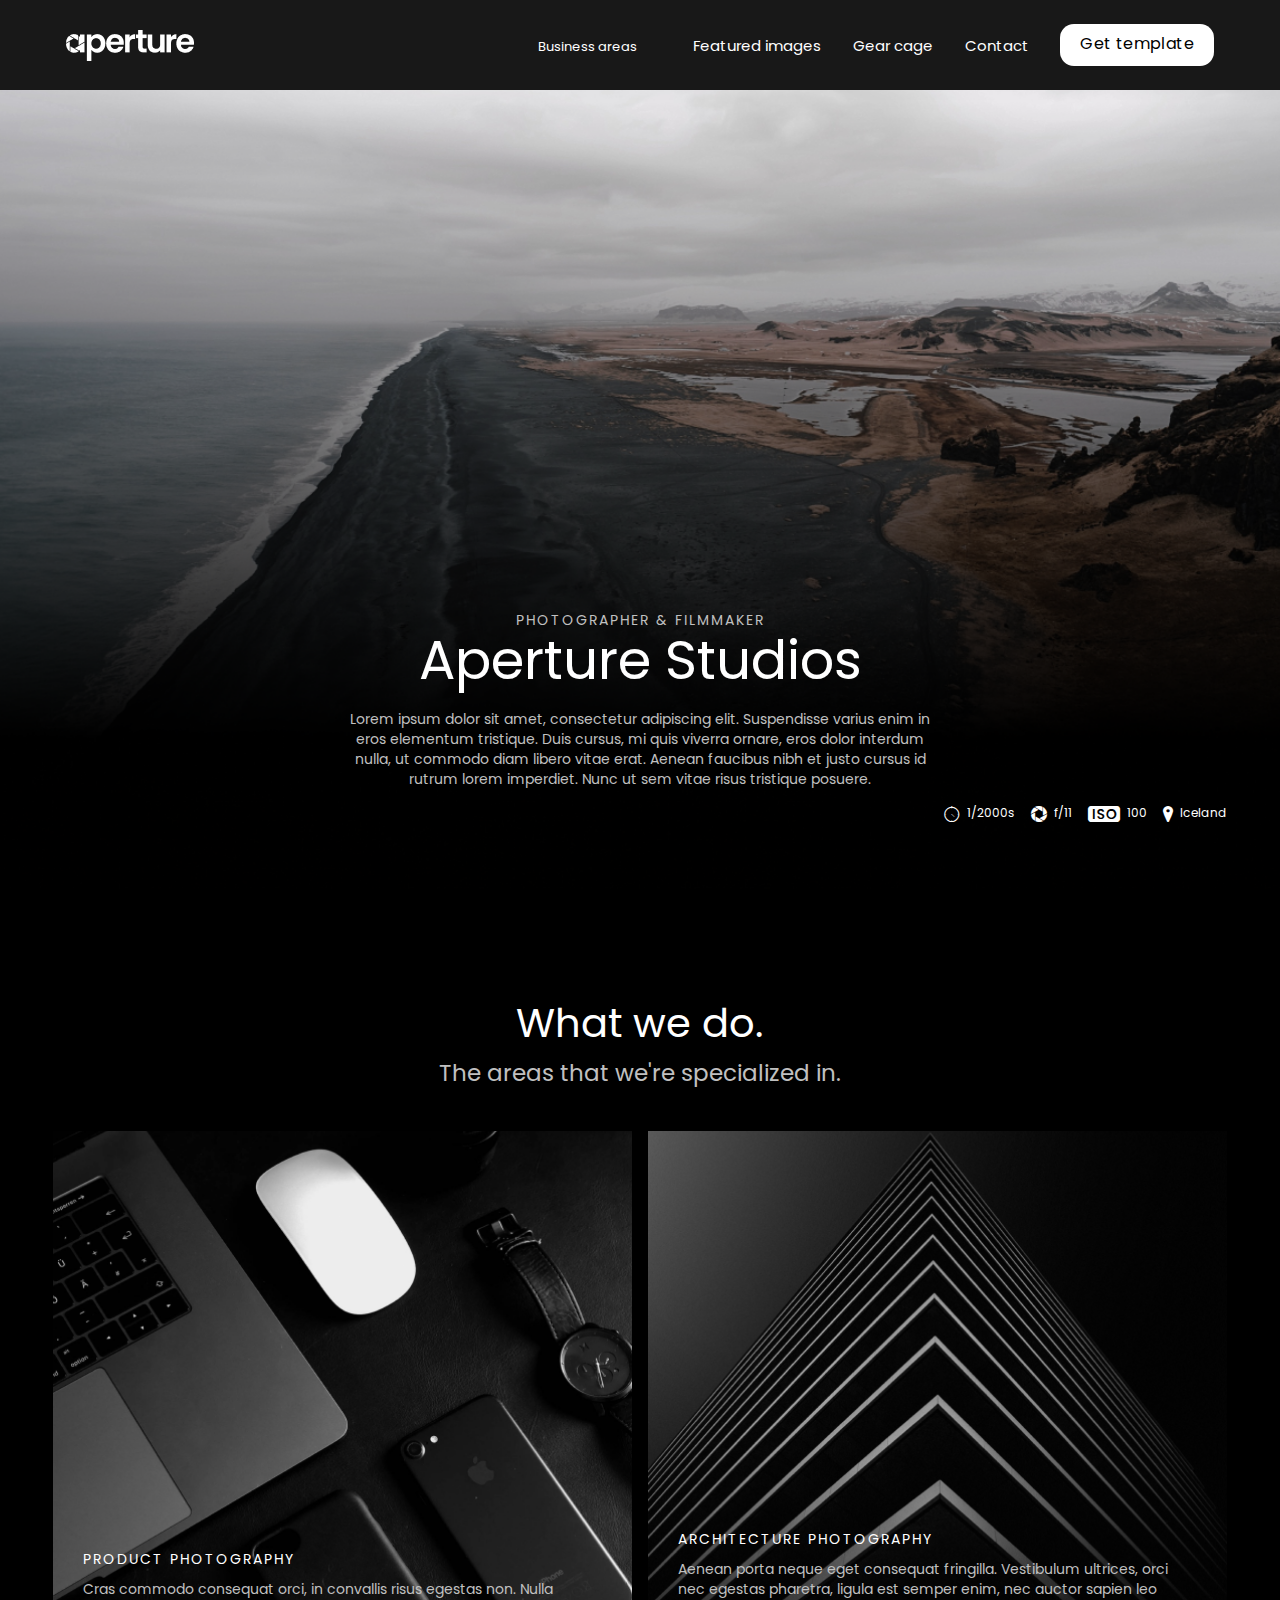
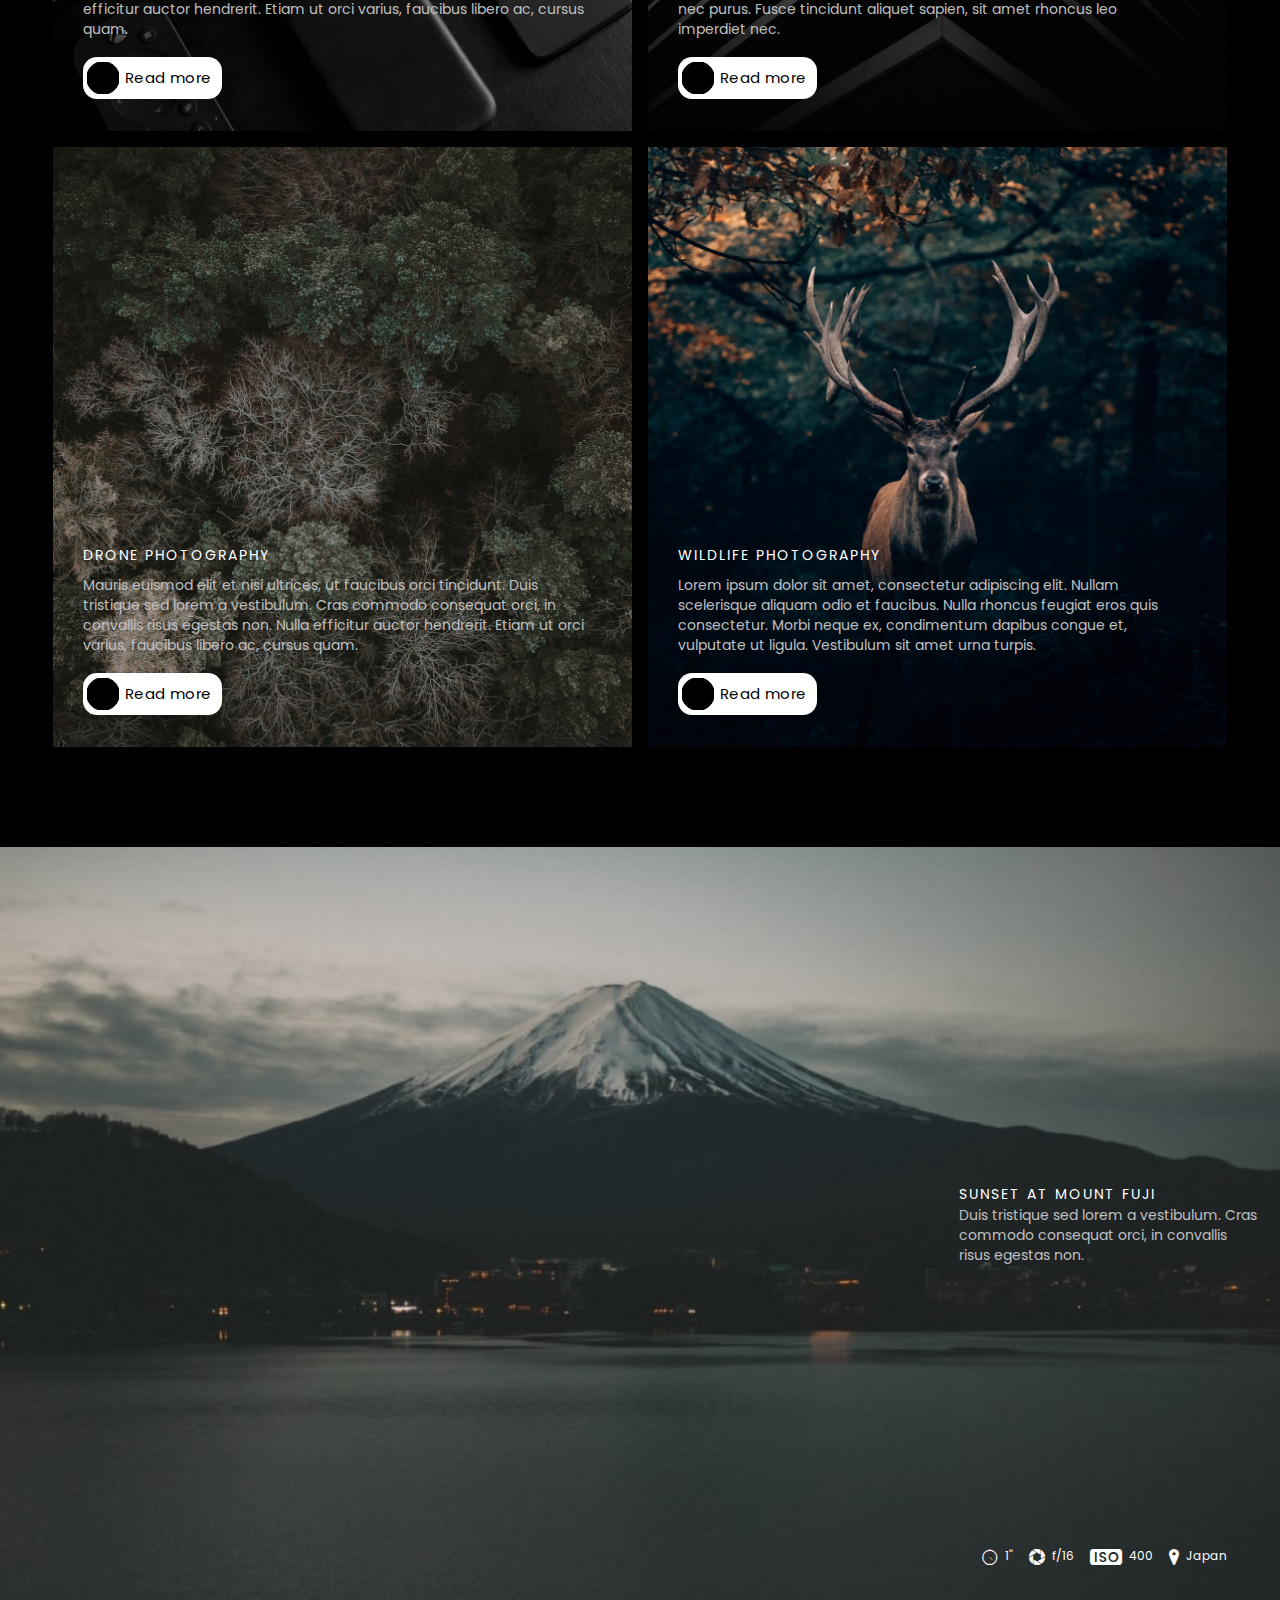
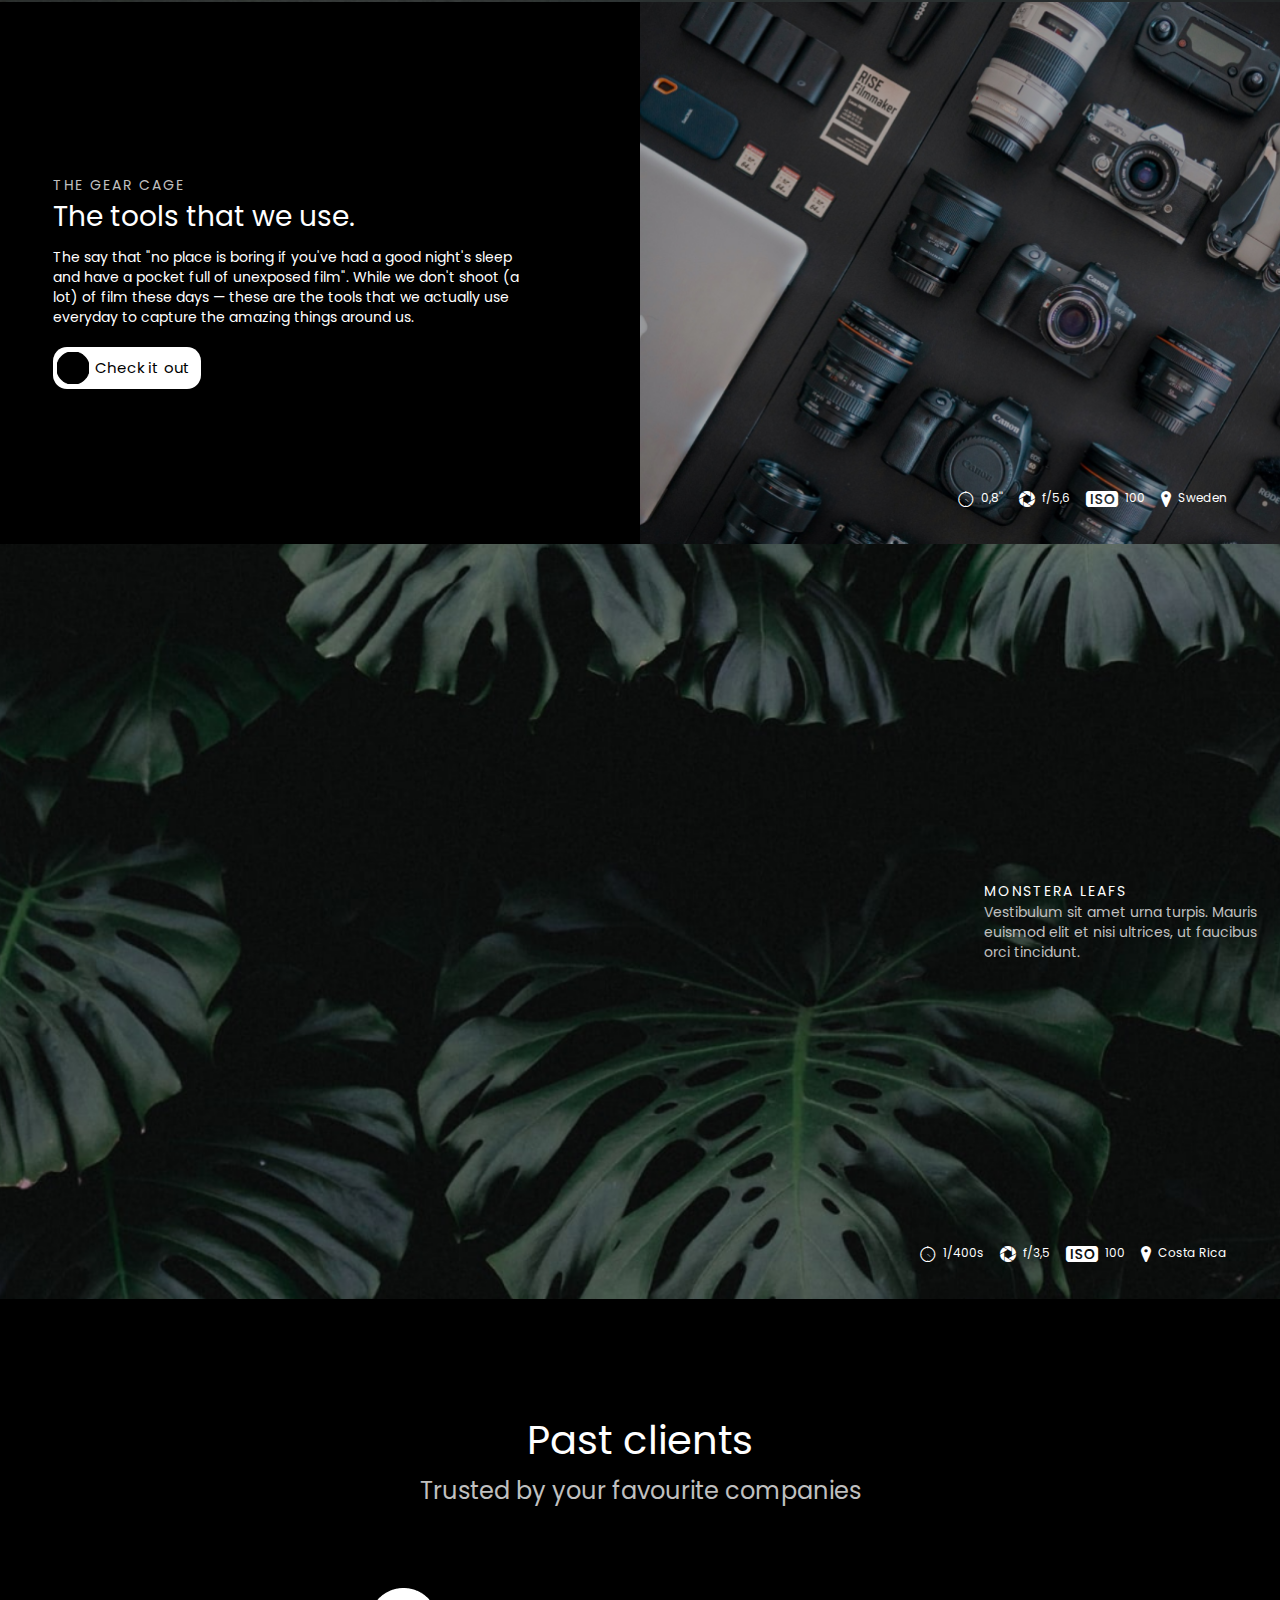
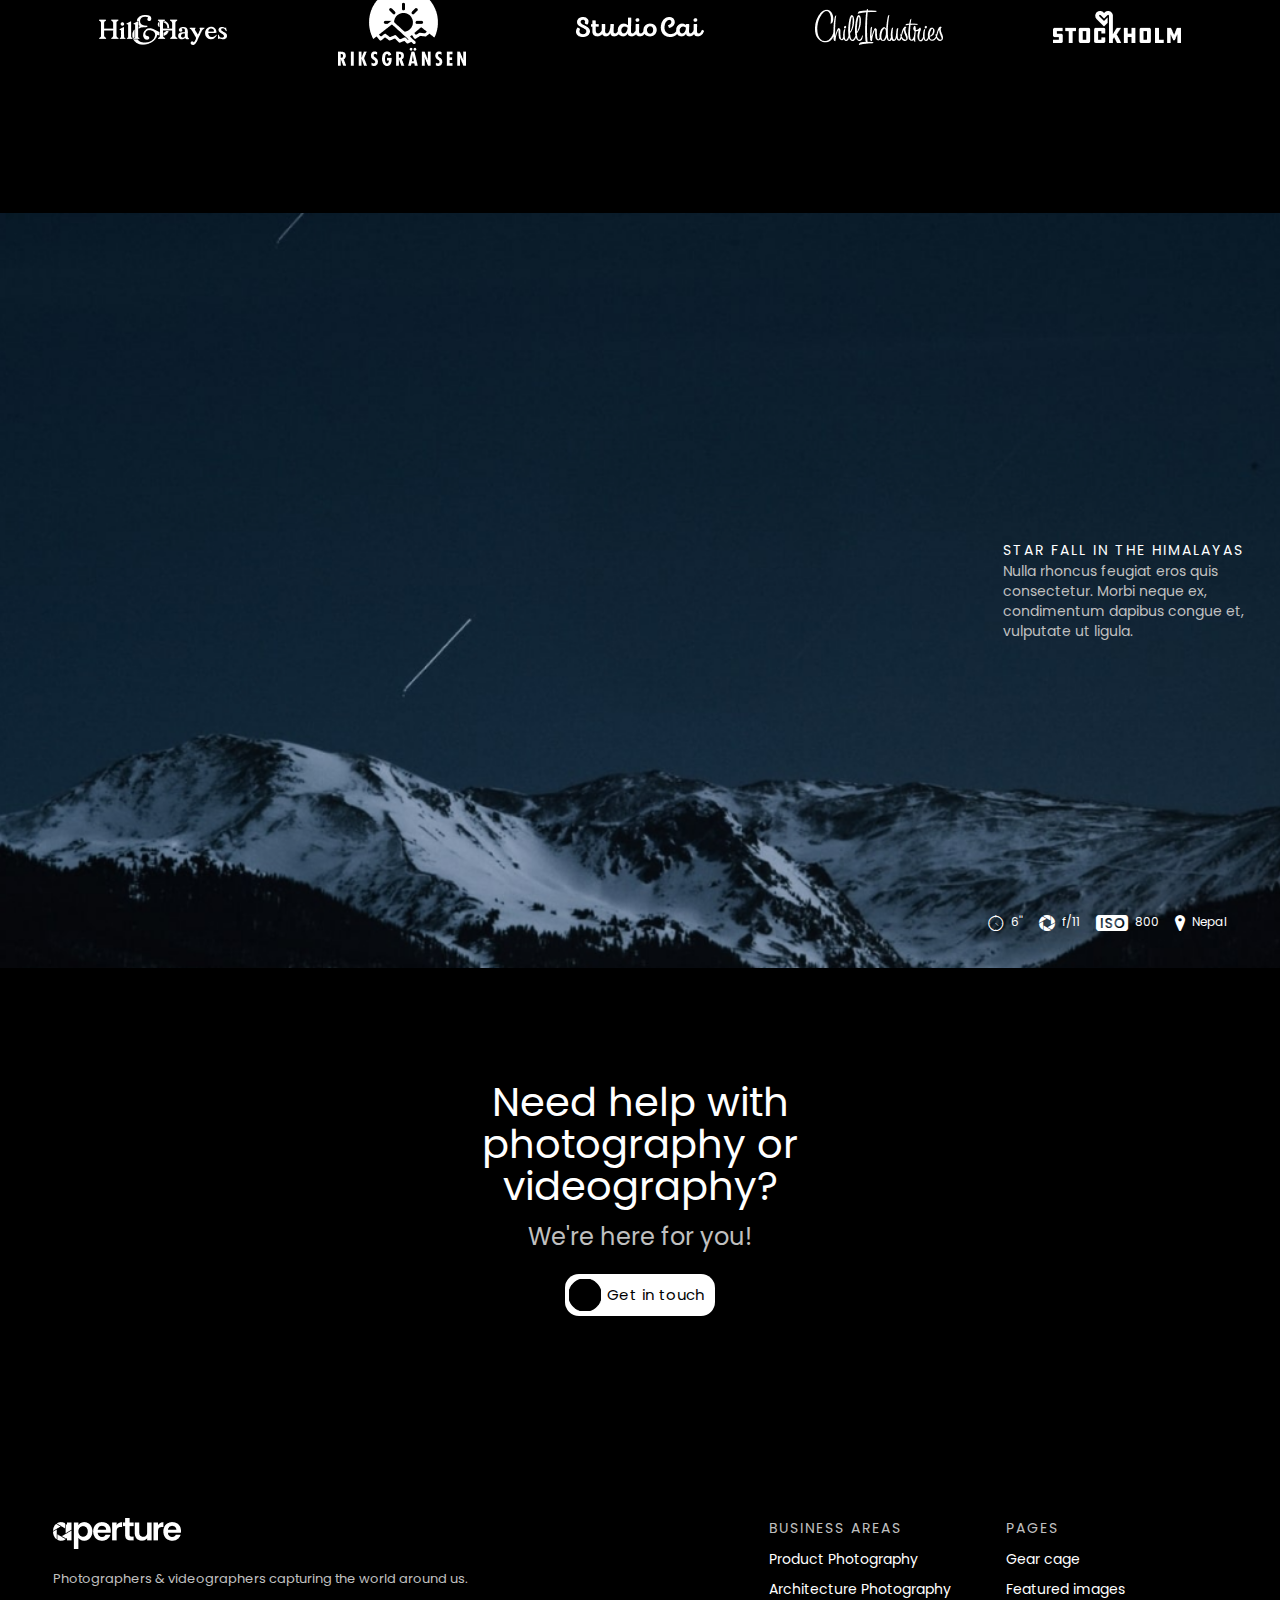
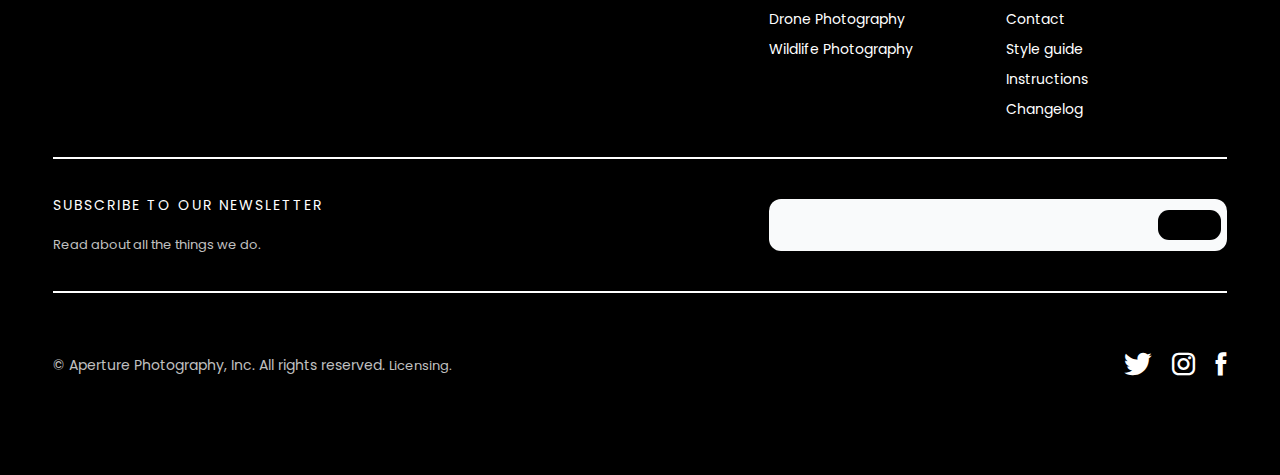
==== commit f83b82ab: "n" ====
--- a/Aperture/index.html
+++ b/Aperture/index.html
@@ -34,6 +34,7 @@
     <section class="aperture-studios">
         <div class="aperture-studios__container _container">
           <div class="aperture-studios__body">
+            <div class="aperture-studios__description">Photographer & Filmmaker</div>
             <h1 class="aperture-studios__title">Aperture Studios</h1>
             <div class="aperture-studios__text">Lorem ipsum dolor sit amet, consectetur adipiscing elit. Suspendisse varius enim in eros elementum tristique. Duis cursus, mi quis viverra ornare, eros dolor interdum nulla, ut commodo diam libero vitae erat. Aenean faucibus nibh et justo cursus id rutrum lorem imperdiet. Nunc ut sem vitae risus tristique posuere.</div>
           </div>
@@ -225,4 +226,4 @@
 </div>
 <script src="js/script.js"></script>
 </body>
-</html>+</html>
